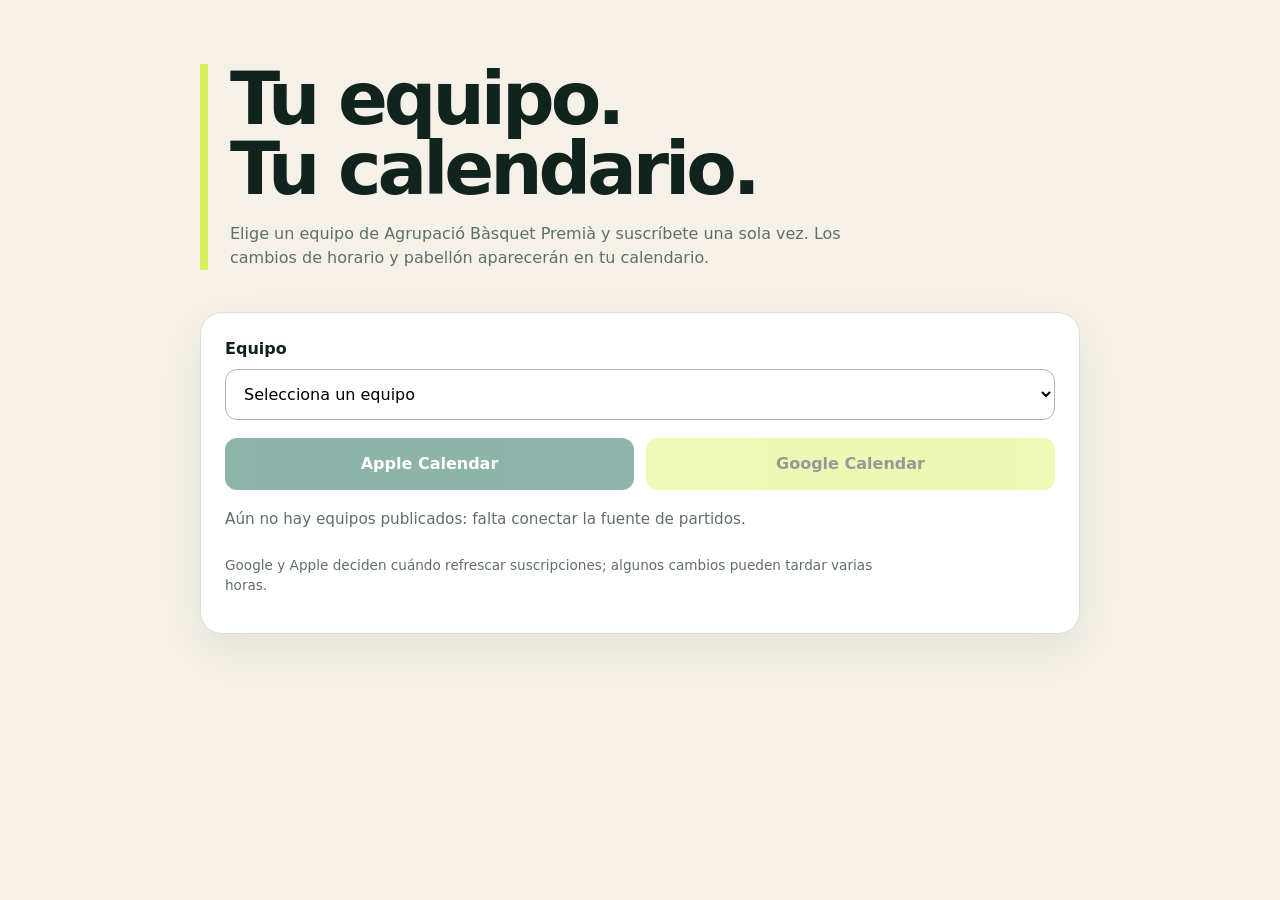
==== docs/index.html @ 457fca65 "Añadir docs/index.html" ====
<!doctype html>
<html lang="es">
<head>
  <meta charset="utf-8">
  <meta name="viewport" content="width=device-width,initial-scale=1">
  <title>Calendarios AB Premià</title>
  <meta name="description" content="Suscríbete al calendario de cualquier equipo de AB Premià.">
  <style>
    :root{color-scheme:light;--ink:#10231d;--muted:#5f6f69;--cream:#f5f1e8;--green:#075b45;--lime:#d8f15a;--white:#fff}
    *{box-sizing:border-box}body{margin:0;background:var(--cream);color:var(--ink);font:16px/1.5 system-ui,-apple-system,sans-serif}
    main{width:min(880px,calc(100% - 32px));margin:0 auto;padding:64px 0}
    header{border-left:8px solid var(--lime);padding-left:22px;margin-bottom:42px}
    h1{font-size:clamp(2.2rem,7vw,4.6rem);line-height:.95;letter-spacing:-.055em;margin:0 0 18px}
    p{color:var(--muted);max-width:650px}.panel{background:var(--white);border:1px solid #d8ded9;border-radius:22px;padding:24px;box-shadow:0 16px 45px #153a2b12}
    label{display:block;font-weight:700;margin-bottom:8px}select{width:100%;padding:14px;border:1px solid #aab6b0;border-radius:12px;background:white;font:inherit}
    .actions{display:grid;grid-template-columns:1fr 1fr;gap:12px;margin-top:18px}a.button{display:block;text-align:center;text-decoration:none;padding:14px 18px;border-radius:12px;font-weight:750}
    .apple{background:var(--green);color:white}.google{background:var(--lime);color:var(--ink)}.disabled{opacity:.45;pointer-events:none}
    #status{margin:18px 0 0;font-size:.95rem}.foot{font-size:.85rem;margin-top:24px}
    @media(max-width:560px){main{padding:36px 0}.actions{grid-template-columns:1fr}}
  </style>
</head>
<body>
<main>
  <header>
    <h1>Tu equipo.<br>Tu calendario.</h1>
    <p>Elige un equipo de Agrupació Bàsquet Premià y suscríbete una sola vez. Los cambios de horario y pabellón aparecerán en tu calendario.</p>
  </header>
  <section class="panel">
    <label for="team">Equipo</label>
    <select id="team"><option value="">Cargando equipos…</option></select>
    <div class="actions">
      <a id="apple" class="button apple disabled" href="#">Apple Calendar</a>
      <a id="google" class="button google disabled" href="#" target="_blank" rel="noopener">Google Calendar</a>
    </div>
    <p id="status" role="status"></p>
    <p class="foot">Google y Apple deciden cuándo refrescar suscripciones; algunos cambios pueden tardar varias horas.</p>
  </section>
</main>
<script>
const team = document.querySelector("#team");
const apple = document.querySelector("#apple");
const google = document.querySelector("#google");
const status = document.querySelector("#status");
function selectTeam(){
  if(!team.value) return;
  const httpUrl = new URL("calendars/" + team.value + ".ics", location.href).href;
  apple.href = httpUrl.replace(/^https?:/, "webcal:");
  google.href = "https://calendar.google.com/calendar/r?cid=" + encodeURIComponent(httpUrl);
  apple.classList.remove("disabled"); google.classList.remove("disabled");
}
fetch("calendars/index.json", {cache:"no-store"}).then(r=>r.json()).then(items=>{
  team.innerHTML = '<option value="">Selecciona un equipo</option>';
  items.forEach(item=>{
    const option=document.createElement("option"); option.value=item.slug;
    option.textContent=item.name + " (" + item.matches + " partidos)"; team.appendChild(option);
  });
  status.textContent = items.length ? "" : "Aún no hay equipos publicados: falta conectar la fuente de partidos.";
}).catch(()=>{
  team.innerHTML='<option value="">No se pudieron cargar los equipos</option>';
  status.textContent="Inténtalo de nuevo dentro de unos minutos.";
});
team.addEventListener("change", selectTeam);
</script>
</body>
</html>
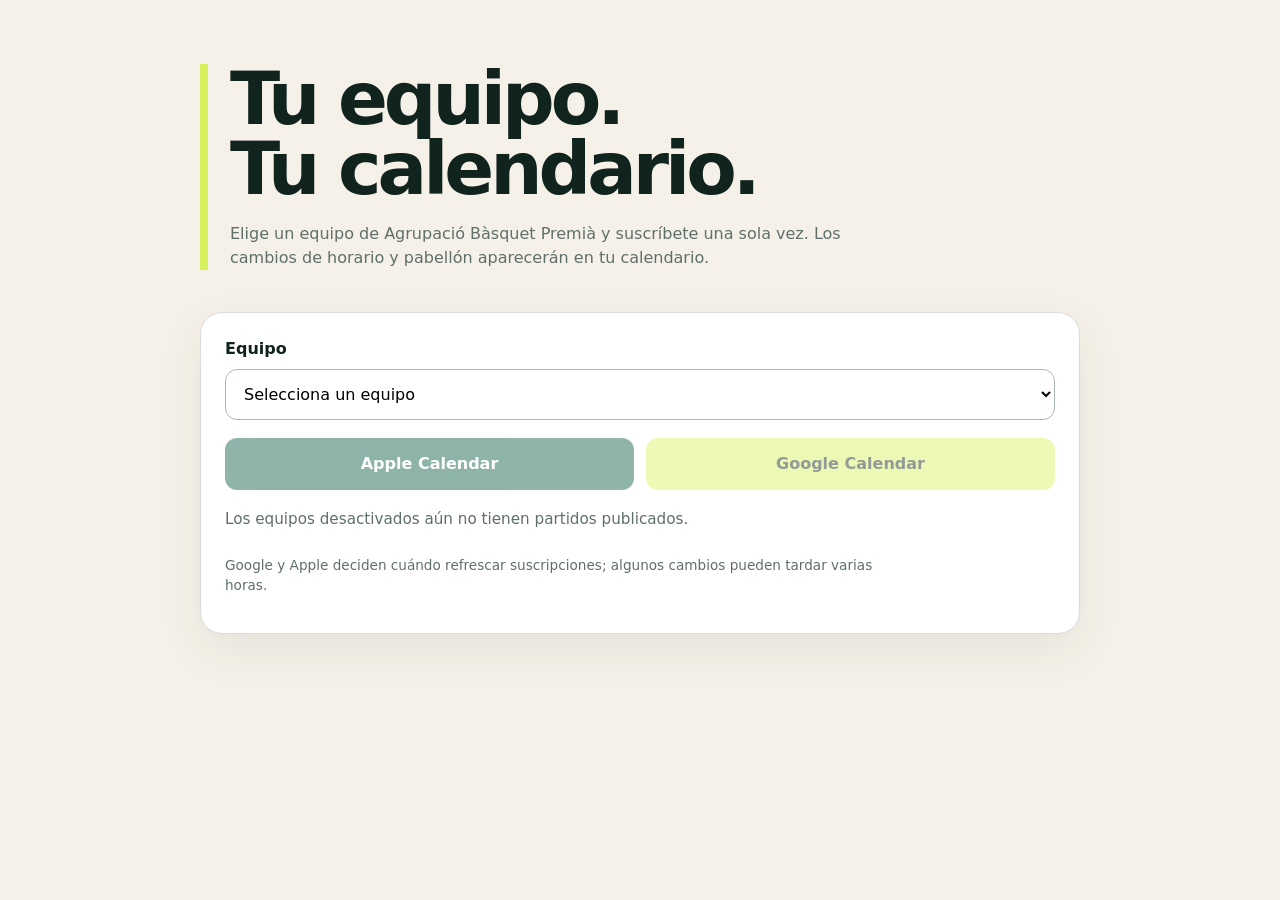
==== commit c87cf619: "Corregir enlaces de suscripción" ====
--- a/docs/index.html
+++ b/docs/index.html
@@ -41,23 +41,45 @@
 const apple = document.querySelector("#apple");
 const google = document.querySelector("#google");
 const status = document.querySelector("#status");
+
+function disableActions(message=""){
+  apple.classList.add("disabled");
+  google.classList.add("disabled");
+  apple.removeAttribute("href");
+  google.removeAttribute("href");
+  status.textContent = message;
+}
+
 function selectTeam(){
-  if(!team.value) return;
+  if(!team.value){
+    disableActions("");
+    return;
+  }
   const httpUrl = new URL("calendars/" + team.value + ".ics", location.href).href;
-  apple.href = httpUrl.replace(/^https?:/, "webcal:");
-  google.href = "https://calendar.google.com/calendar/r?cid=" + encodeURIComponent(httpUrl);
-  apple.classList.remove("disabled"); google.classList.remove("disabled");
+  const webcalUrl = httpUrl.replace(/^https?:/, "webcal:");
+  apple.href = webcalUrl;
+  google.href = "https://calendar.google.com/calendar/r?cid=" + encodeURIComponent(webcalUrl);
+  apple.classList.remove("disabled");
+  google.classList.remove("disabled");
+  status.textContent = "Suscripción disponible. El calendario se actualizará automáticamente.";
 }
+
 fetch("calendars/index.json", {cache:"no-store"}).then(r=>r.json()).then(items=>{
   team.innerHTML = '<option value="">Selecciona un equipo</option>';
+  items.sort((a,b)=>(b.matches>0)-(a.matches>0) || a.name.localeCompare(b.name, "es"));
   items.forEach(item=>{
-    const option=document.createElement("option"); option.value=item.slug;
-    option.textContent=item.name + " (" + item.matches + " partidos)"; team.appendChild(option);
+    const option=document.createElement("option");
+    option.value=item.slug;
+    option.disabled=item.matches===0;
+    option.textContent=item.matches
+      ? item.name + " (" + item.matches + " partidos)"
+      : item.name + " (pendiente de calendario)";
+    team.appendChild(option);
   });
-  status.textContent = items.length ? "" : "Aún no hay equipos publicados: falta conectar la fuente de partidos.";
+  disableActions(items.length ? "Los equipos desactivados aún no tienen partidos publicados." : "Aún no hay equipos publicados.");
 }).catch(()=>{
   team.innerHTML='<option value="">No se pudieron cargar los equipos</option>';
-  status.textContent="Inténtalo de nuevo dentro de unos minutos.";
+  disableActions("Inténtalo de nuevo dentro de unos minutos.");
 });
 team.addEventListener("change", selectTeam);
 </script>
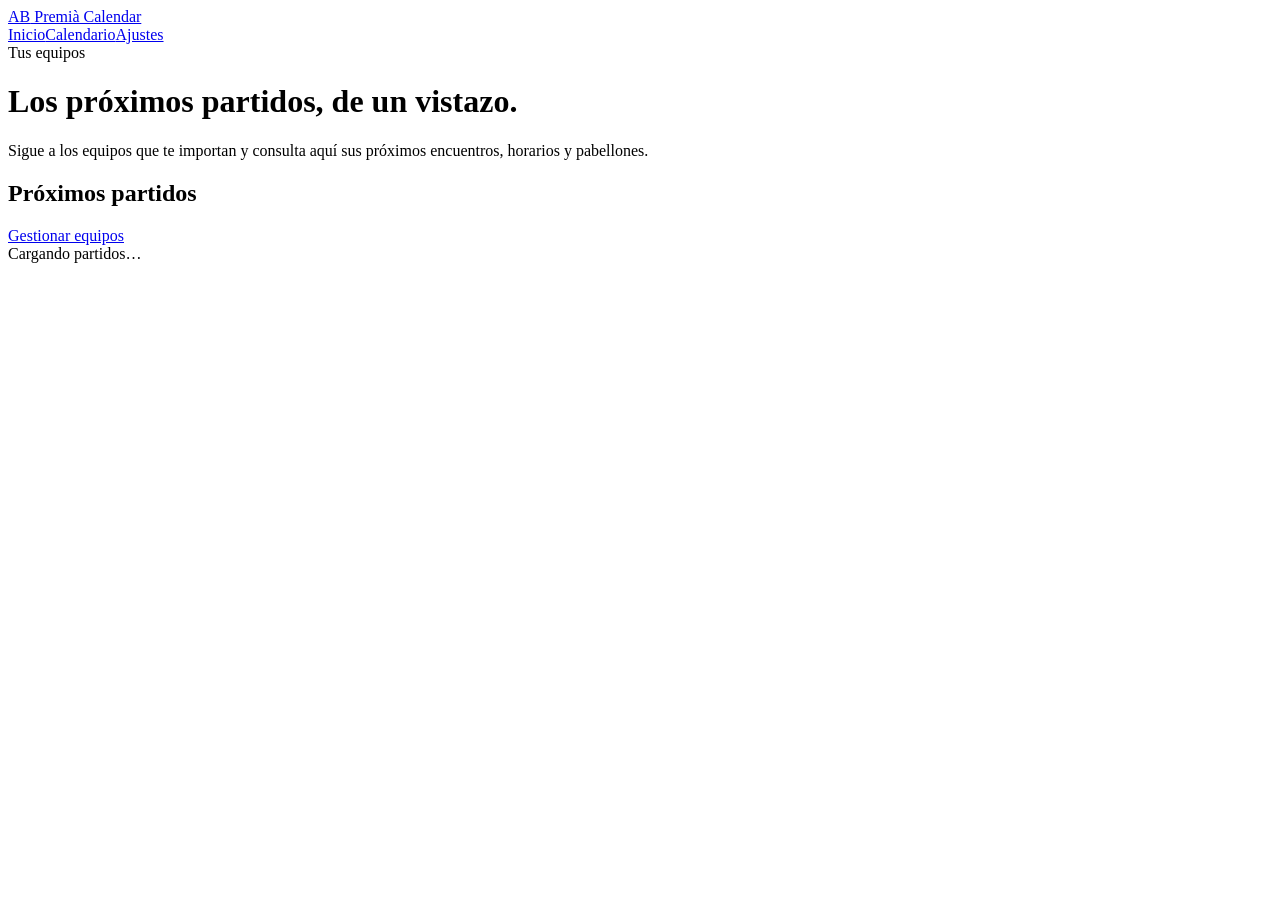
==== commit 8830d48d: "Convertir inicio en panel de próximos partidos" ====
--- a/docs/index.html
+++ b/docs/index.html
@@ -1,87 +1 @@
-<!doctype html>
-<html lang="es">
-<head>
-  <meta charset="utf-8">
-  <meta name="viewport" content="width=device-width,initial-scale=1">
-  <title>Calendarios AB Premià</title>
-  <meta name="description" content="Suscríbete al calendario de cualquier equipo de AB Premià.">
-  <style>
-    :root{color-scheme:light;--ink:#10231d;--muted:#5f6f69;--cream:#f5f1e8;--green:#075b45;--lime:#d8f15a;--white:#fff}
-    *{box-sizing:border-box}body{margin:0;background:var(--cream);color:var(--ink);font:16px/1.5 system-ui,-apple-system,sans-serif}
-    main{width:min(880px,calc(100% - 32px));margin:0 auto;padding:64px 0}
-    header{border-left:8px solid var(--lime);padding-left:22px;margin-bottom:42px}
-    h1{font-size:clamp(2.2rem,7vw,4.6rem);line-height:.95;letter-spacing:-.055em;margin:0 0 18px}
-    p{color:var(--muted);max-width:650px}.panel{background:var(--white);border:1px solid #d8ded9;border-radius:22px;padding:24px;box-shadow:0 16px 45px #153a2b12}
-    label{display:block;font-weight:700;margin-bottom:8px}select{width:100%;padding:14px;border:1px solid #aab6b0;border-radius:12px;background:white;font:inherit}
-    .actions{display:grid;grid-template-columns:1fr 1fr;gap:12px;margin-top:18px}a.button{display:block;text-align:center;text-decoration:none;padding:14px 18px;border-radius:12px;font-weight:750}
-    .apple{background:var(--green);color:white}.google{background:var(--lime);color:var(--ink)}.disabled{opacity:.45;pointer-events:none}
-    #status{margin:18px 0 0;font-size:.95rem}.foot{font-size:.85rem;margin-top:24px}
-    @media(max-width:560px){main{padding:36px 0}.actions{grid-template-columns:1fr}}
-  </style>
-</head>
-<body>
-<main>
-  <header>
-    <h1>Tu equipo.<br>Tu calendario.</h1>
-    <p>Elige un equipo de Agrupació Bàsquet Premià y suscríbete una sola vez. Los cambios de horario y pabellón aparecerán en tu calendario.</p>
-  </header>
-  <section class="panel">
-    <label for="team">Equipo</label>
-    <select id="team"><option value="">Cargando equipos…</option></select>
-    <div class="actions">
-      <a id="apple" class="button apple disabled" href="#">Apple Calendar</a>
-      <a id="google" class="button google disabled" href="#" target="_blank" rel="noopener">Google Calendar</a>
-    </div>
-    <p id="status" role="status"></p>
-    <p class="foot">Google y Apple deciden cuándo refrescar suscripciones; algunos cambios pueden tardar varias horas.</p>
-  </section>
-</main>
-<script>
-const team = document.querySelector("#team");
-const apple = document.querySelector("#apple");
-const google = document.querySelector("#google");
-const status = document.querySelector("#status");
-
-function disableActions(message=""){
-  apple.classList.add("disabled");
-  google.classList.add("disabled");
-  apple.removeAttribute("href");
-  google.removeAttribute("href");
-  status.textContent = message;
-}
-
-function selectTeam(){
-  if(!team.value){
-    disableActions("");
-    return;
-  }
-  const httpUrl = new URL("calendars/" + team.value + ".ics", location.href).href;
-  const webcalUrl = httpUrl.replace(/^https?:/, "webcal:");
-  apple.href = webcalUrl;
-  google.href = "https://calendar.google.com/calendar/r?cid=" + encodeURIComponent(webcalUrl);
-  apple.classList.remove("disabled");
-  google.classList.remove("disabled");
-  status.textContent = "Suscripción disponible. El calendario se actualizará automáticamente.";
-}
-
-fetch("calendars/index.json", {cache:"no-store"}).then(r=>r.json()).then(items=>{
-  team.innerHTML = '<option value="">Selecciona un equipo</option>';
-  items.sort((a,b)=>(b.matches>0)-(a.matches>0) || a.name.localeCompare(b.name, "es"));
-  items.forEach(item=>{
-    const option=document.createElement("option");
-    option.value=item.slug;
-    option.disabled=item.matches===0;
-    option.textContent=item.matches
-      ? item.name + " (" + item.matches + " partidos)"
-      : item.name + " (pendiente de calendario)";
-    team.appendChild(option);
-  });
-  disableActions(items.length ? "Los equipos desactivados aún no tienen partidos publicados." : "Aún no hay equipos publicados.");
-}).catch(()=>{
-  team.innerHTML='<option value="">No se pudieron cargar los equipos</option>';
-  disableActions("Inténtalo de nuevo dentro de unos minutos.");
-});
-team.addEventListener("change", selectTeam);
-</script>
-</body>
-</html>
+<!doctype html><html lang="es"><head><meta charset="utf-8"><meta name="viewport" content="width=device-width,initial-scale=1"><title>Inicio · AB Premià Calendar</title><meta name="description" content="Próximos partidos de tus equipos favoritos de AB Premià."><link rel="stylesheet" href="/ab-premia-calendar/assets/app.css"></head><body data-page="home"><header class="topbar"><div class="shell nav"><a class="brand" href="/ab-premia-calendar/"><span>AB</span> Premià Calendar</a><nav aria-label="Principal"><a class="active" href="/ab-premia-calendar/">Inicio</a><a href="/ab-premia-calendar/calendar/">Calendario</a><a href="/ab-premia-calendar/settings/">Ajustes</a></nav></div></header><main class="shell"><span class="eyebrow">Tus equipos</span><h1>Los próximos partidos, de un vistazo.</h1><p class="intro">Sigue a los equipos que te importan y consulta aquí sus próximos encuentros, horarios y pabellones.</p><section class="panel"><div class="toolbar"><h2>Próximos partidos</h2><a class="button ghost" href="/ab-premia-calendar/settings/">Gestionar equipos</a></div><div id="next-games" class="loading">Cargando partidos…</div></section></main><script src="/ab-premia-calendar/assets/app.js"></script></body></html>
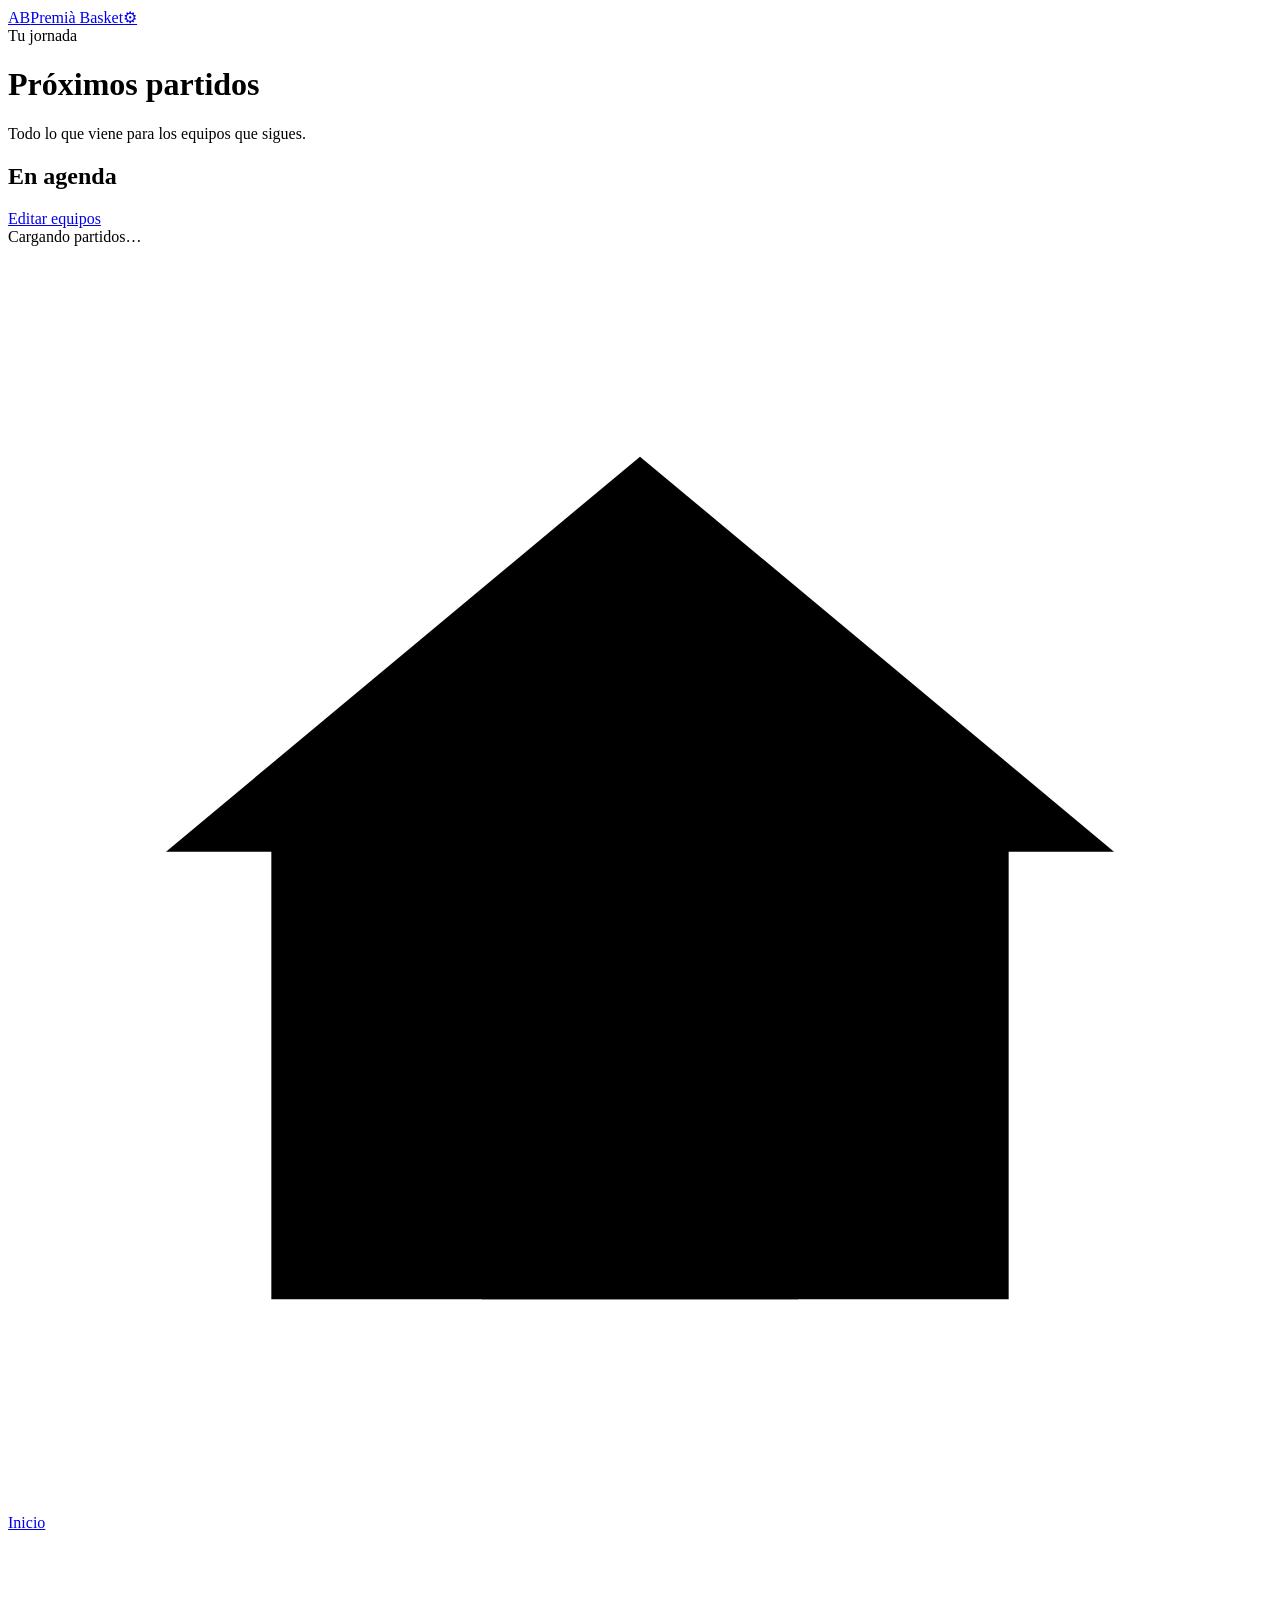
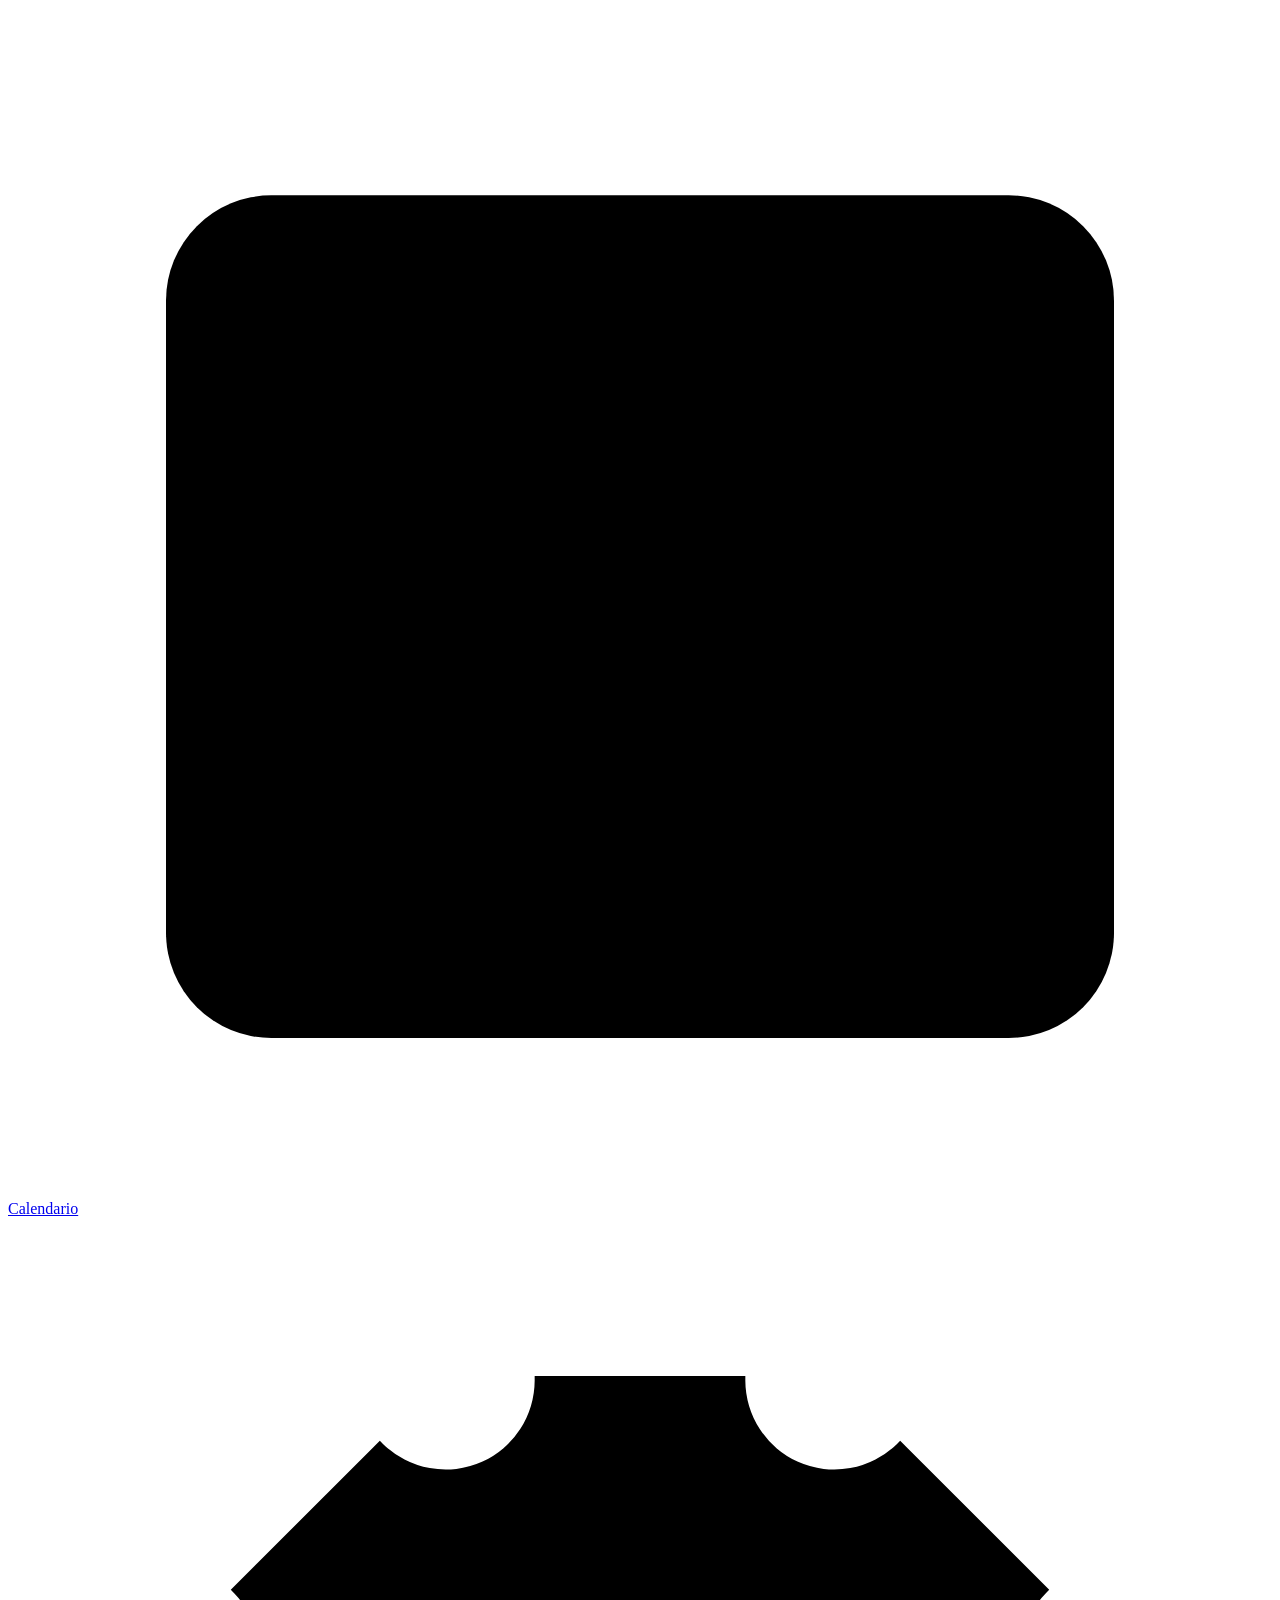
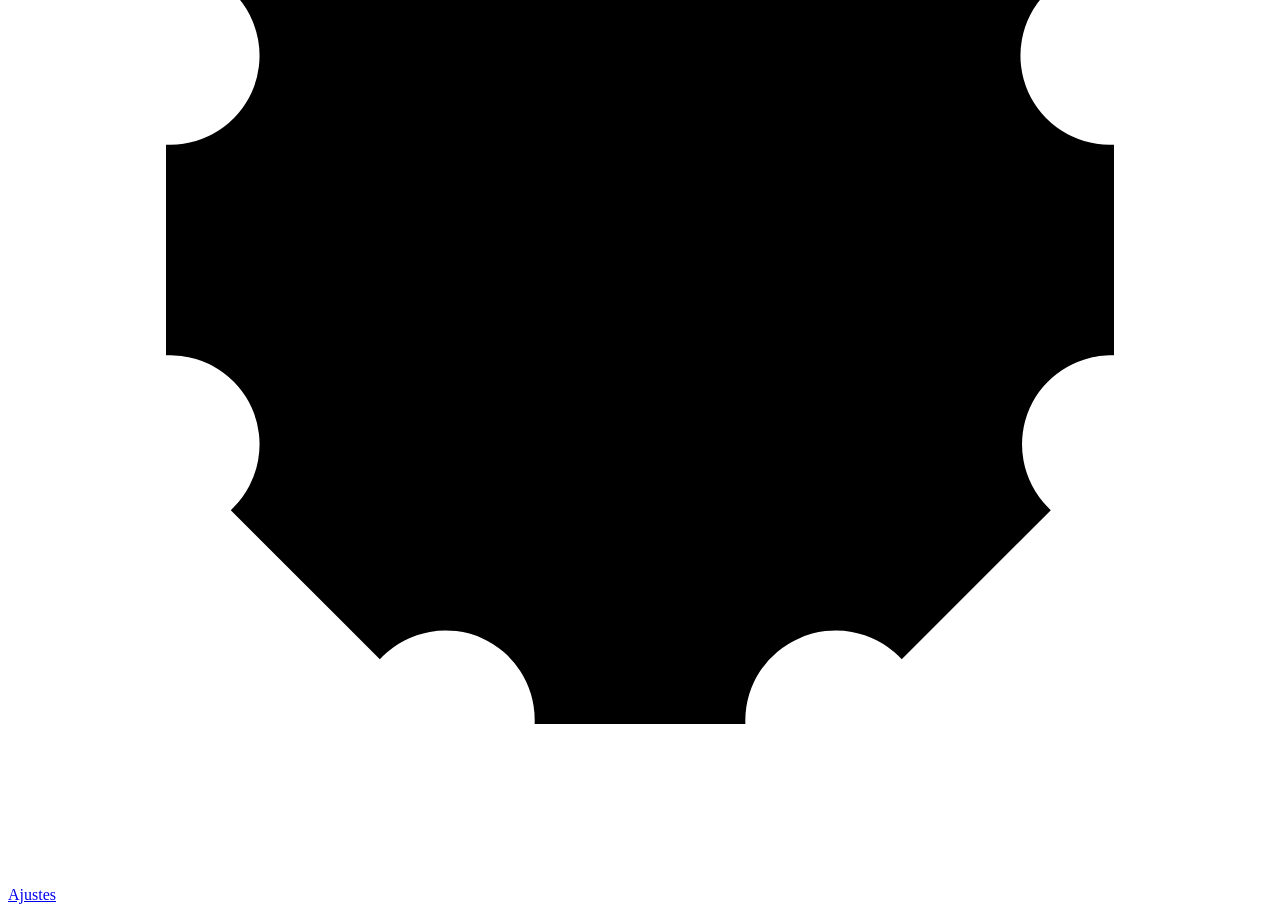
==== commit d96d5f20: "Redesign interface as mobile app" ====
--- a/docs/index.html
+++ b/docs/index.html
@@ -1 +1 @@
-<!doctype html><html lang="es"><head><meta charset="utf-8"><meta name="viewport" content="width=device-width,initial-scale=1"><title>Inicio · AB Premià Calendar</title><meta name="description" content="Próximos partidos de tus equipos favoritos de AB Premià."><link rel="stylesheet" href="/ab-premia-calendar/assets/app.css"></head><body data-page="home"><header class="topbar"><div class="shell nav"><a class="brand" href="/ab-premia-calendar/"><span>AB</span> Premià Calendar</a><nav aria-label="Principal"><a class="active" href="/ab-premia-calendar/">Inicio</a><a href="/ab-premia-calendar/calendar/">Calendario</a><a href="/ab-premia-calendar/settings/">Ajustes</a></nav></div></header><main class="shell"><span class="eyebrow">Tus equipos</span><h1>Los próximos partidos, de un vistazo.</h1><p class="intro">Sigue a los equipos que te importan y consulta aquí sus próximos encuentros, horarios y pabellones.</p><section class="panel"><div class="toolbar"><h2>Próximos partidos</h2><a class="button ghost" href="/ab-premia-calendar/settings/">Gestionar equipos</a></div><div id="next-games" class="loading">Cargando partidos…</div></section></main><script src="/ab-premia-calendar/assets/app.js"></script></body></html>+<!doctype html><html lang="es"><head><meta charset="utf-8"><meta name="viewport" content="width=device-width,initial-scale=1,viewport-fit=cover"><meta name="theme-color" content="#075b45"><meta name="apple-mobile-web-app-capable" content="yes"><meta name="apple-mobile-web-app-status-bar-style" content="default"><title>Inicio · AB Premià</title><meta name="description" content="Próximos partidos de tus equipos favoritos de AB Premià."><link rel="stylesheet" href="/ab-premia-calendar/assets/app.css"></head><body data-page="home"><header class="app-header"><div class="shell header-inner"><a class="brand" href="/ab-premia-calendar/"><span class="brand-mark">AB</span><span>Premià Basket</span></a><a class="avatar" href="/ab-premia-calendar/settings/" aria-label="Abrir ajustes">⚙</a></div></header><main class="shell"><div class="page-heading"><div><span class="eyebrow">Tu jornada</span><h1>Próximos partidos</h1></div></div><p class="intro">Todo lo que viene para los equipos que sigues.</p><section class="panel"><div class="toolbar"><h2>En agenda</h2><a class="button ghost" href="/ab-premia-calendar/settings/">Editar equipos</a></div><div id="next-games" class="loading">Cargando partidos…</div></section></main><div class="bottom-nav"><nav aria-label="Principal"><a class="active" aria-current="page" href="/ab-premia-calendar/"><svg viewBox="0 0 24 24" aria-hidden="true"><path d='M3 11.5 12 4l9 7.5'/><path d='M5 10v10h14V10'/><path d='M9 20v-6h6v6'/></svg><span>Inicio</span></a><a href="/ab-premia-calendar/calendar/"><svg viewBox="0 0 24 24" aria-hidden="true"><rect x='3' y='5' width='18' height='16' rx='2'/><path d='M16 3v4M8 3v4M3 10h18'/></svg><span>Calendario</span></a><a href="/ab-premia-calendar/settings/"><svg viewBox="0 0 24 24" aria-hidden="true"><circle cx='12' cy='12' r='3'/><path d='M19.4 15a1.7 1.7 0 0 0 .34 1.88l.06.06-2.83 2.83-.06-.06a1.7 1.7 0 0 0-1.88-.34 1.7 1.7 0 0 0-1.03 1.56V21h-4v-.09A1.7 1.7 0 0 0 9 19.37a1.7 1.7 0 0 0-1.88.34l-.06.06-2.83-2.83.06-.06A1.7 1.7 0 0 0 4.63 15 1.7 1.7 0 0 0 3.09 14H3v-4h.09A1.7 1.7 0 0 0 4.63 9a1.7 1.7 0 0 0-.34-1.88l-.06-.06 2.83-2.83.06.06A1.7 1.7 0 0 0 9 4.63 1.7 1.7 0 0 0 10 3.09V3h4v.09A1.7 1.7 0 0 0 15 4.63a1.7 1.7 0 0 0 1.88-.34l.06-.06 2.83 2.83-.06.06A1.7 1.7 0 0 0 19.37 9 1.7 1.7 0 0 0 20.91 10H21v4h-.09A1.7 1.7 0 0 0 19.4 15Z'/></svg><span>Ajustes</span></a></nav></div><script src="/ab-premia-calendar/assets/app.js"></script></body></html>
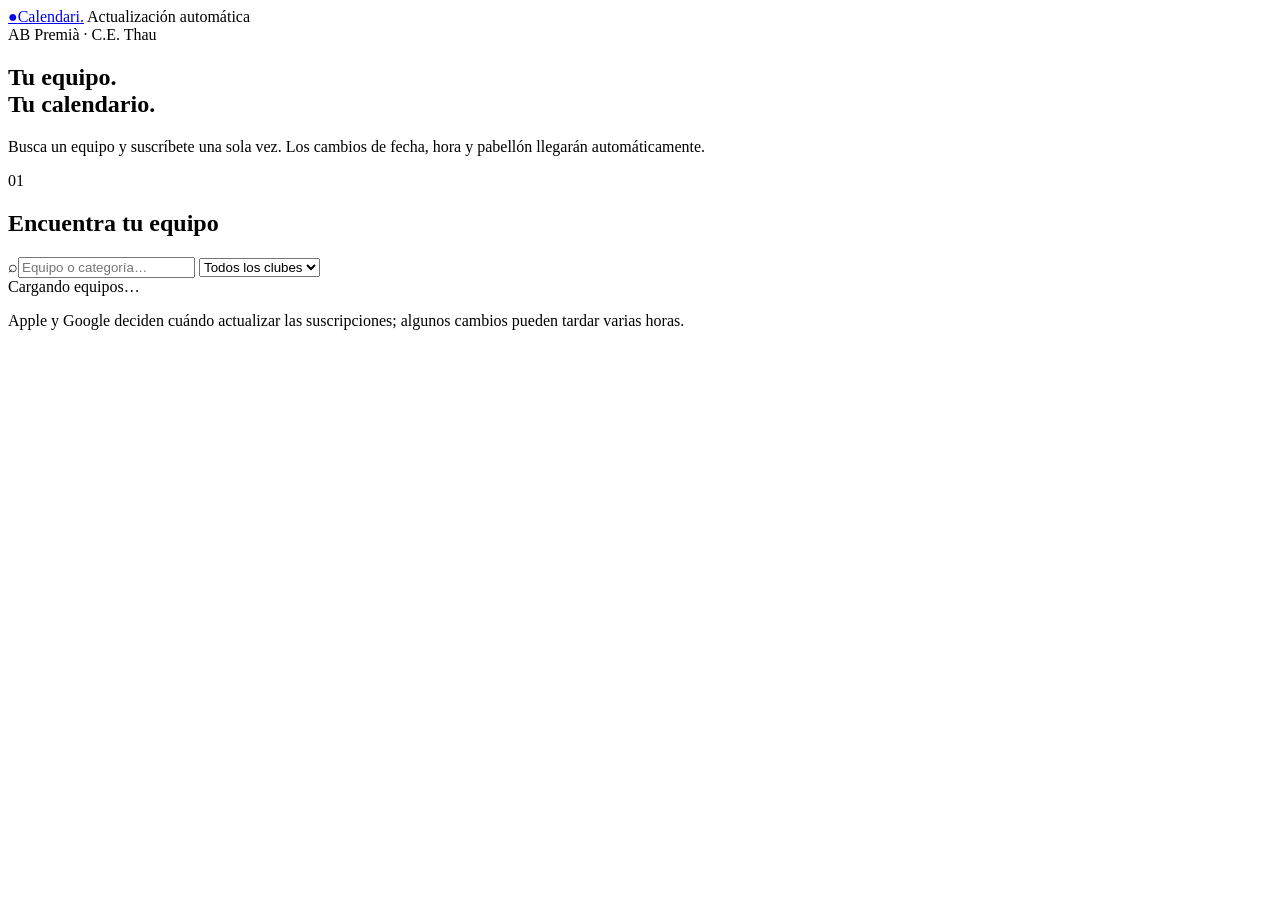
==== commit 34ac5152: "Simplify app to calendar subscriptions" ====
--- a/docs/index.html
+++ b/docs/index.html
@@ -1 +1,41 @@
-<!doctype html><html lang="es"><head><meta charset="utf-8"><meta name="viewport" content="width=device-width,initial-scale=1,viewport-fit=cover"><meta name="theme-color" content="#075b45"><meta name="apple-mobile-web-app-capable" content="yes"><meta name="apple-mobile-web-app-status-bar-style" content="default"><title>Inicio · AB Premià</title><meta name="description" content="Próximos partidos de tus equipos favoritos de AB Premià."><link rel="stylesheet" href="/ab-premia-calendar/assets/app.css"></head><body data-page="home"><header class="app-header"><div class="shell header-inner"><a class="brand" href="/ab-premia-calendar/"><span class="brand-mark">AB</span><span>Premià Basket</span></a><a class="avatar" href="/ab-premia-calendar/settings/" aria-label="Abrir ajustes">⚙</a></div></header><main class="shell"><div class="page-heading"><div><span class="eyebrow">Tu jornada</span><h1>Próximos partidos</h1></div></div><p class="intro">Todo lo que viene para los equipos que sigues.</p><section class="panel"><div class="toolbar"><h2>En agenda</h2><a class="button ghost" href="/ab-premia-calendar/settings/">Editar equipos</a></div><div id="next-games" class="loading">Cargando partidos…</div></section></main><div class="bottom-nav"><nav aria-label="Principal"><a class="active" aria-current="page" href="/ab-premia-calendar/"><svg viewBox="0 0 24 24" aria-hidden="true"><path d='M3 11.5 12 4l9 7.5'/><path d='M5 10v10h14V10'/><path d='M9 20v-6h6v6'/></svg><span>Inicio</span></a><a href="/ab-premia-calendar/calendar/"><svg viewBox="0 0 24 24" aria-hidden="true"><rect x='3' y='5' width='18' height='16' rx='2'/><path d='M16 3v4M8 3v4M3 10h18'/></svg><span>Calendario</span></a><a href="/ab-premia-calendar/settings/"><svg viewBox="0 0 24 24" aria-hidden="true"><circle cx='12' cy='12' r='3'/><path d='M19.4 15a1.7 1.7 0 0 0 .34 1.88l.06.06-2.83 2.83-.06-.06a1.7 1.7 0 0 0-1.88-.34 1.7 1.7 0 0 0-1.03 1.56V21h-4v-.09A1.7 1.7 0 0 0 9 19.37a1.7 1.7 0 0 0-1.88.34l-.06.06-2.83-2.83.06-.06A1.7 1.7 0 0 0 4.63 15 1.7 1.7 0 0 0 3.09 14H3v-4h.09A1.7 1.7 0 0 0 4.63 9a1.7 1.7 0 0 0-.34-1.88l-.06-.06 2.83-2.83.06.06A1.7 1.7 0 0 0 9 4.63 1.7 1.7 0 0 0 10 3.09V3h4v.09A1.7 1.7 0 0 0 15 4.63a1.7 1.7 0 0 0 1.88-.34l.06-.06 2.83 2.83-.06.06A1.7 1.7 0 0 0 19.37 9 1.7 1.7 0 0 0 20.91 10H21v4h-.09A1.7 1.7 0 0 0 19.4 15Z'/></svg><span>Ajustes</span></a></nav></div><script src="/ab-premia-calendar/assets/app.js"></script></body></html>+<!doctype html>
+<html lang="es">
+<head>
+  <meta charset="utf-8">
+  <meta name="viewport" content="width=device-width,initial-scale=1,viewport-fit=cover">
+  <meta name="theme-color" content="#10231d">
+  <meta name="apple-mobile-web-app-capable" content="yes">
+  <title>Calendarios de básquet</title>
+  <meta name="description" content="Busca tu equipo y añade sus partidos a Apple o Google Calendar.">
+  <link rel="stylesheet" href="/ab-premia-calendar/assets/app.css?v=7">
+</head>
+<body>
+  <header class="app-header">
+    <div class="shell header-inner">
+      <a class="brand" href="/ab-premia-calendar/"><span class="brand-ball">●</span><span>Calendari<span class="brand-accent">.</span></span></a>
+      <span class="live"><i></i> Actualización automática</span>
+    </div>
+  </header>
+  <main class="shell">
+    <section class="hero">
+      <span class="kicker">AB Premià · C.E. Thau</span>
+      <h1>Tu equipo.<br>Tu calendario.</h1>
+      <p>Busca un equipo y suscríbete una sola vez. Los cambios de fecha, hora y pabellón llegarán automáticamente.</p>
+    </section>
+    <section class="finder" aria-labelledby="finder-title">
+      <div class="finder-head">
+        <div><span class="step">01</span><h2 id="finder-title">Encuentra tu equipo</h2></div>
+        <span id="team-total" class="team-total"></span>
+      </div>
+      <div class="filters">
+        <label class="search-box"><span aria-hidden="true">⌕</span><input id="team-search" type="search" placeholder="Equipo o categoría…" autocomplete="off"></label>
+        <select id="club-filter" aria-label="Filtrar por club"><option value="">Todos los clubes</option></select>
+      </div>
+      <div id="team-list" class="team-list loading">Cargando equipos…</div>
+      <div id="empty-results" class="empty-results" hidden>No encontramos ningún equipo con ese nombre.</div>
+    </section>
+    <p class="footnote">Apple y Google deciden cuándo actualizar las suscripciones; algunos cambios pueden tardar varias horas.</p>
+  </main>
+  <script src="/ab-premia-calendar/assets/app.js?v=7"></script>
+</body>
+</html>
